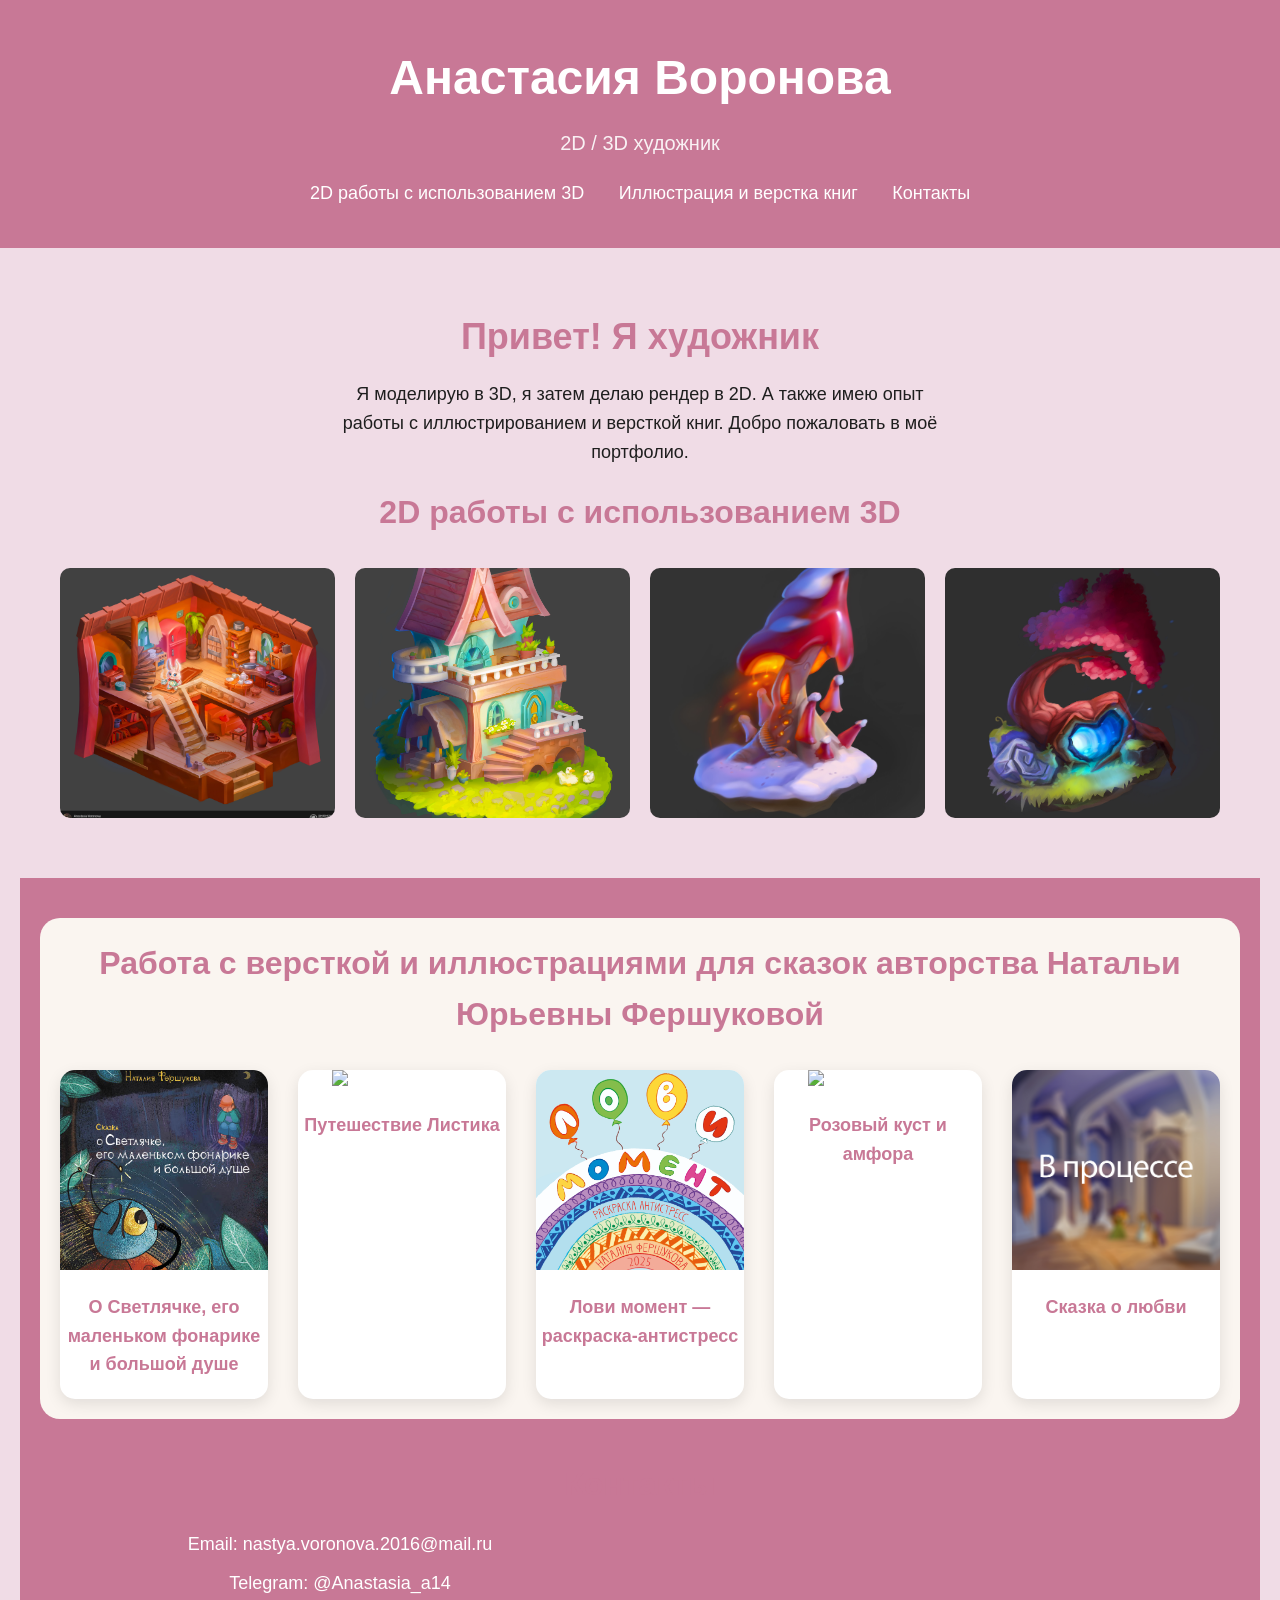
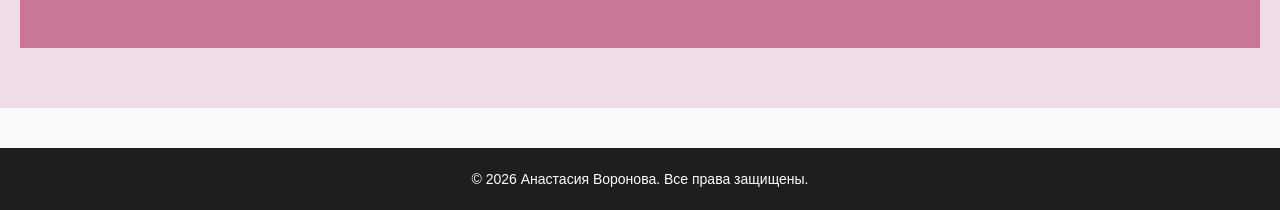
==== index.html @ f13eb630 ". ." ====
<!DOCTYPE html>
<html lang="ru">

<head>
    <meta charset="UTF-8">
    <meta name="viewport" content="width=device-width, initial-scale=1.0">
    <title>Портфолио художницы</title>
    <link rel="stylesheet" href="ks.css">
</head>

<body>
    <header>
        <h1>Анастасия Воронова</h1>
        <p>
        <p>2D / 3D художник</p>
        <nav>
            <a href="#gallery2d">2D работы с использованием 3D</a>
            <a href="#books">Иллюстрация и верстка книг</a>
            <a href="#contacts">Контакты</a>
        </nav>
    </header>

    <main>
        <section class="hero">
            <h2>Привет! Я художник</h2>
            <p>Я моделирую в 3D, я затем делаю рендер в 2D. А также имею опыт работы с иллюстрированием и версткой книг.
                Добро пожаловать в моё портфолио.
            <section id="gallery2d" class="gallery">
                <h2>2D работы с использованием 3D</h2>
                <div class="gallery-grid">
                    <img src="images/house inside.jpg " alt="2D работа 1">
                    <img src="images/house.jpg" alt="2D работа 2">
                    <img src="images/mashroom.jpg" alt="2D работа 3">
                    <img src="images/tree.jpg" alt="2D работа 4">
                </div>
            </section>
            <section id="contacts" class="contacts">


                <!--мои сказки-->
                <section id="books" class="books">
                    <h2>Работа с версткой и иллюстрациями для сказок авторства Натальи Юрьевны Фершуковой</h2>
                    <div class="books-grid">
                        <div class="book-card" data-book="1">
                            <img src="images/Светлячок1.jpg" alt="Обложка книги 1">
                            <h3>О Светлячке, его маленьком фонарике и большой душе</h3>
                        </div>
                        <div class="book-card" data-book="2">
                            <img src="images/Листик2.jpg" alt="Обложка книги 2">
                            <h3>Путешествие Листика</h3>
                        </div>
                        <div class="book-card" data-book="3">
                            <img src="images/Лови момент3.jpg" alt="Обложка книги 3">
                            <h3>Лови момент — раскраска-антистресс</h3>
                        </div>
                        <div class="book-card" data-book="4">
                            <img src="images/Розовый куст и амфора4.png" alt="Обложка книги 4">
                            <h3>Розовый куст и амфора</h3>
                        </div>
                        <div class="book-card" data-book="5">
                            <img src="images/В процессе5.jpg" alt="Обложка книги 5">
                            <h3>Сказка о любви</h3>
                        </div>
                    </div>
                </section>
                <h2>Контакты</h2>
                <p>Email: nastya.voronova.2016@mail.ru</p>
                <p>Telegram: @Anastasia_a14 </p>
            </section>
    </main>

    <footer>
        <p>© 2026 Анастасия Воронова. Все права защищены.</p>
    </footer>
    <!-- Модальное окно -->
    <div id="modal" class="modal">
        <div class="modal-content">
            <span class="close">&times;</span>
            <img id="modal-img" src="" alt="Увеличенное изображение">
        </div>
    </div>

    <!--ДЖАВА-->
    <script>
        //Находим все картинки в галерее
        const images = document.querySelectorAll('.gallery-grid img');
        const modal = document.getElementById('modal');
        const modalImg = document.getElementById('modal-img');
        const closeBtn = document.querySelector('.close');

        //При клике на картинку — открываем окно
        images.forEach(img => {
            img.addEventListener('click', () => {
                modal.style.display = 'flex';
                modalImg.src = img.src;
            });
        });

        // При клике на крестик или фон — закрываем
        closeBtn.addEventListener('click', () => {
            modal.style.display = 'none';
        });

        modal.addEventListener('click', (e) => {
            if (e.target === modal) {
                modal.style.display = 'none';
            }
        });
    </script>

    <!--окошко для описания книги -->
    <div id="bookModal" class="book-modal">
        <div class="book-modal-content">
            <span class="book-close">&times;</span>
            <div class="book-modal-body">
                <img id="bookCover" src="" alt="Обложка">
                <div class="book-info">
                    <h2 id="bookTitle"></h2>
                    <p id="bookDescription"></p>
                    <h4>Иллюстрации из книги:</h4>
                    <div class="book-illustrations" id="bookIllustrations"></div>
                </div>
            </div>
        </div>
    </div>



    <script>
        // ДАННЫЕ О КНИГАХ — ЗАМЕНИ НА СВОИ
        const books = {
            1: {
                title: "О Светлячке, его маленьком фонарике и большой душе",
                desc: "Добрая сказка о маленьком светлячке, который помог потерявшемуся мальчику и обрел друга.",
                cover: "images/Светлячок1.jpg"
            },
            2: {
                title: "Путешествие Листика",
                desc: "Приключения осеннего листика, который отправился в увлекательное путешествие и нашел себя.",
                cover: "images/Листик2.jpg"
            },
            3: {
                title: "Лови момент — раскраска-антистресс",
                desc: "Книга-раскраска для взрослых и детей с красивыми иллюстрациями, помогающая снять стресс.",
                cover: "images/Лови момент3.jpg"
            },
            4: {
                title: "Розовый куст и амфора",
                desc: "Поэтическая история о красоте, времени и вечных ценностях.",
                cover: "images/Розовый куст и амфора4.png"
            },
            5: {
                title: "Сказка о любви",
                desc: "Сказка о девушке которая узнает что такое любовь.",
                cover: "images/В процессе5.jpg"
            }
        };

        // ЭТОТ КОД НЕ ТРОГАть -ОН РАБОТАЕТ
        document.querySelectorAll('.book-card').forEach(card => {
            card.onclick = () => {
                let id = card.getAttribute('data-book');
                document.getElementById('bookTitle').innerText = books[id].title;
                document.getElementById('bookDescription').innerText = books[id].desc;
                document.getElementById('bookCover').src = books[id].cover;
                document.getElementById('bookModal').style.display = 'flex';
            }
        });

        document.querySelector('.book-close').onclick = () => {
            document.getElementById('bookModal').style.display = 'none';
        };

        document.getElementById('bookModal').onclick = (e) => {
            if (e.target === document.getElementById('bookModal')) {
                document.getElementById('bookModal').style.display = 'none';
            }
        };
    </script>
</body>

</html>
---- ks.css ----
/* Базовые стили */
* {
    margin: 0;
    padding: 0;
    box-sizing: border-box;
}

body {
    font-family: 'Segoe UI', Tahoma, Geneva, Verdana, sans-serif;
    background-color: rgb(250, 250, 250);
    color: rgb(30, 30, 30);
    line-height: 1.6;
}

/* Шапка */
header {
    background-color: rgb(200, 120, 150);
    color: white;
    padding: 40px 20px;
    text-align: center;
}

header h1 {
    font-size: 48px;
    margin-bottom: 10px;
}

header p {
    font-size: 20px;
    opacity: 0.9;
}

/* Навигация */
nav {
    margin-top: 20px;
}

nav a {
    color: white;
    text-decoration: none;
    margin: 0 15px;
    font-size: 18px;
    transition: 0.3s;
}

nav a:hover {
    text-decoration: underline;
    opacity: 0.7;
}

/* Блок приветствия */
.hero {
    background-color: rgb(240, 220, 230);
    text-align: center;
    padding: 60px 20px;
    margin-bottom: 40px;
}

.hero h2 {
    font-size: 36px;
    color: rgb(200, 120, 150);
    margin-bottom: 15px;
}

.hero p {
    font-size: 18px;
    max-width: 600px;
    margin: 0 auto;
}

/* Галереи */
.gallery {
    padding: 20px;
    max-width: 1200px;
    margin: 0 auto;
    margin-bottom: 40px;
}

.gallery h2 {
    text-align: center;
    color: rgb(200, 120, 150);
    margin-bottom: 30px;
    font-size: 32px;
}

/* ссетка для картинок */
.gallery-grid {
    display: grid;
    grid-template-columns: repeat(auto-fit, minmax(250px, 1fr));
    gap: 20px;
}

/* стили для картинок */

.gallery-grid img {
    width: 100%;
    height: 250px;
    object-fit: cover;
    border-radius: 10px;
    transition: all 0.3s ease;
    cursor: pointer;
}

/*при наведении картинка увеличивается и показывается целиком */
.gallery-grid img:hover {
    transform: scale(1.2);
    object-fit: contain;
    background-color: rgb(200, 120, 150);
    z-index: 10;
    box-shadow: 0 10px 25px rgba(0, 0, 0, 0.2);
}

/*Контакты*/
.contacts {
    background-color: rgb(200, 120, 150);
    color: white;
    text-align: center;
    padding: 40px 20px;
}

.contacts h2 {
    font-size: 32px;
    margin-bottom: 20px;
}

.contacts p {
    font-size: 18px;
    margin: 10px 0;
}

/* Подвал */
footer {
    background-color: rgb(30, 30, 30);
    color: white;
    text-align: center;
    padding: 20px;
    font-size: 14px;
}

/*аддаптивность для телефонов*/
@media (max-width: 768px) {
    header h1 {
        font-size: 32px;
    }

    .hero h2 {
        font-size: 28px;
    }

    .gallery-grid {
        grid-template-columns: 1fr;
    }

    nav a {
        display: inline-block;
        margin: 5px 10px;
    }
}

/*Модальное окно */
.modal {
    display: none;
    position: fixed;
    top: 0;
    left: 0;
    width: 100%;
    height: 100%;
    background-color: rgba(0, 0, 0, 0.8);
    justify-content: center;
    align-items: center;
    z-index: 1000;
}

/*белое окошко */
.modal-content {
    position: relative;
    background-color: rgba(0, 0, 0, 0.3);
    padding: 20px;
    border-radius: 15px;
    max-width: 90%;
    max-height: 90%;
    box-shadow: 0 10px 30px rgba(0, 0, 0, 0.3);
}

/* ккартинка внутри окошка */
.modal-content img {
    max-width: 100%;
    max-height: 80vh;
    border-radius: 10px;
    display: block;
    margin: 0 auto;
}

/*крестик закрытия */
.close {
    position: absolute;
    top: 10px;
    right: 20px;
    font-size: 35px;
    font-weight: bold;
    cursor: pointer;
    color: #333;
}

.close:hover {
    color: rgb(200, 120, 150);
}


/* БЛОК С КНИГАММИ */
.books {
    padding: 20px;
    max-width: 1200px;
    margin: 0 auto;
    margin-bottom: 40px;
    background-color: rgb(250, 245, 240);
    border-radius: 20px;
}

.books h2 {
    text-align: center;
    color: rgb(200, 120, 150);
    margin-bottom: 30px;
    font-size: 32px;
}

/* Сетка для карточек книг */
.books-grid {
    display: grid;
    grid-template-columns: repeat(auto-fit, minmax(200px, 1fr));
    gap: 30px;
}

/* Карточка книги */
.book-card {
    background-color: white;
    border-radius: 15px;
    overflow: hidden;
    box-shadow: 0 5px 15px rgba(0, 0, 0, 0.1);
    cursor: pointer;
    transition: 0.3s;
    text-align: center;
    padding-bottom: 15px;
}

.book-card:hover {
    transform: translateY(-5px);
    box-shadow: 0 10px 25px rgba(0, 0, 0, 0.2);
}

.book-card img {
    width: 100%;
    height: 200px;
    object-fit: cover;
}

.book-card h3 {
    margin: 15px 0 5px;
    color: rgb(200, 120, 150);
    font-size: 18px;
}

/* Окошко для книг */
.book-modal {
    display: none;
    position: fixed;
    top: 0;
    left: 0;
    width: 100%;
    height: 100%;
    background-color: rgba(0, 0, 0, 0.8);
    justify-content: center;
    align-items: center;
    z-index: 1001;
}

.book-modal-content {
    background-color: white;
    border-radius: 20px;
    max-width: 900px;
    width: 90%;
    max-height: 90%;
    overflow-y: auto;
    padding: 20px;
    position: relative;
}

.book-close {
    position: absolute;
    top: 15px;
    right: 25px;
    font-size: 35px;
    font-weight: bold;
    cursor: pointer;
    color: #333;
    z-index: 10;
}

.book-close:hover {
    color: rgb(200, 120, 150);
}

.book-modal-body {
    display: flex;
    gap: 30px;
    flex-wrap: wrap;
}

.book-modal-body>img:first-child {
    width: 200px;
    border-radius: 10px;
    box-shadow: 0 5px 15px rgba(0, 0, 0, 0.2);
}

.book-info {
    flex: 1;
}

.book-info h2 {
    color: rgb(200, 120, 150);
    margin-bottom: 15px;
}

.book-info p {
    margin-bottom: 20px;
    line-height: 1.6;
}

.book-illustrations {
    display: flex;
    gap: 10px;
    flex-wrap: wrap;
    margin-top: 10px;
}

.book-illustrations img {
    width: 80px;
    height: 80px;
    object-fit: cover;
    border-radius: 8px;
    cursor: pointer;
    transition: 0.3s;
}

.book-illustrations img:hover {
    transform: scale(1.05);
    box-shadow: 0 5px 10px rgba(0, 0, 0, 0.2);
}

/* Адаптив для окошка книг */
@media (max-width: 768px) {
    .book-modal-body {
        flex-direction: column;
        align-items: center;
        text-align: center;
    }

    .book-modal-body>img:first-child {
        width: 150px;
    }

    .book-illustrations {
        justify-content: center;
    }
}
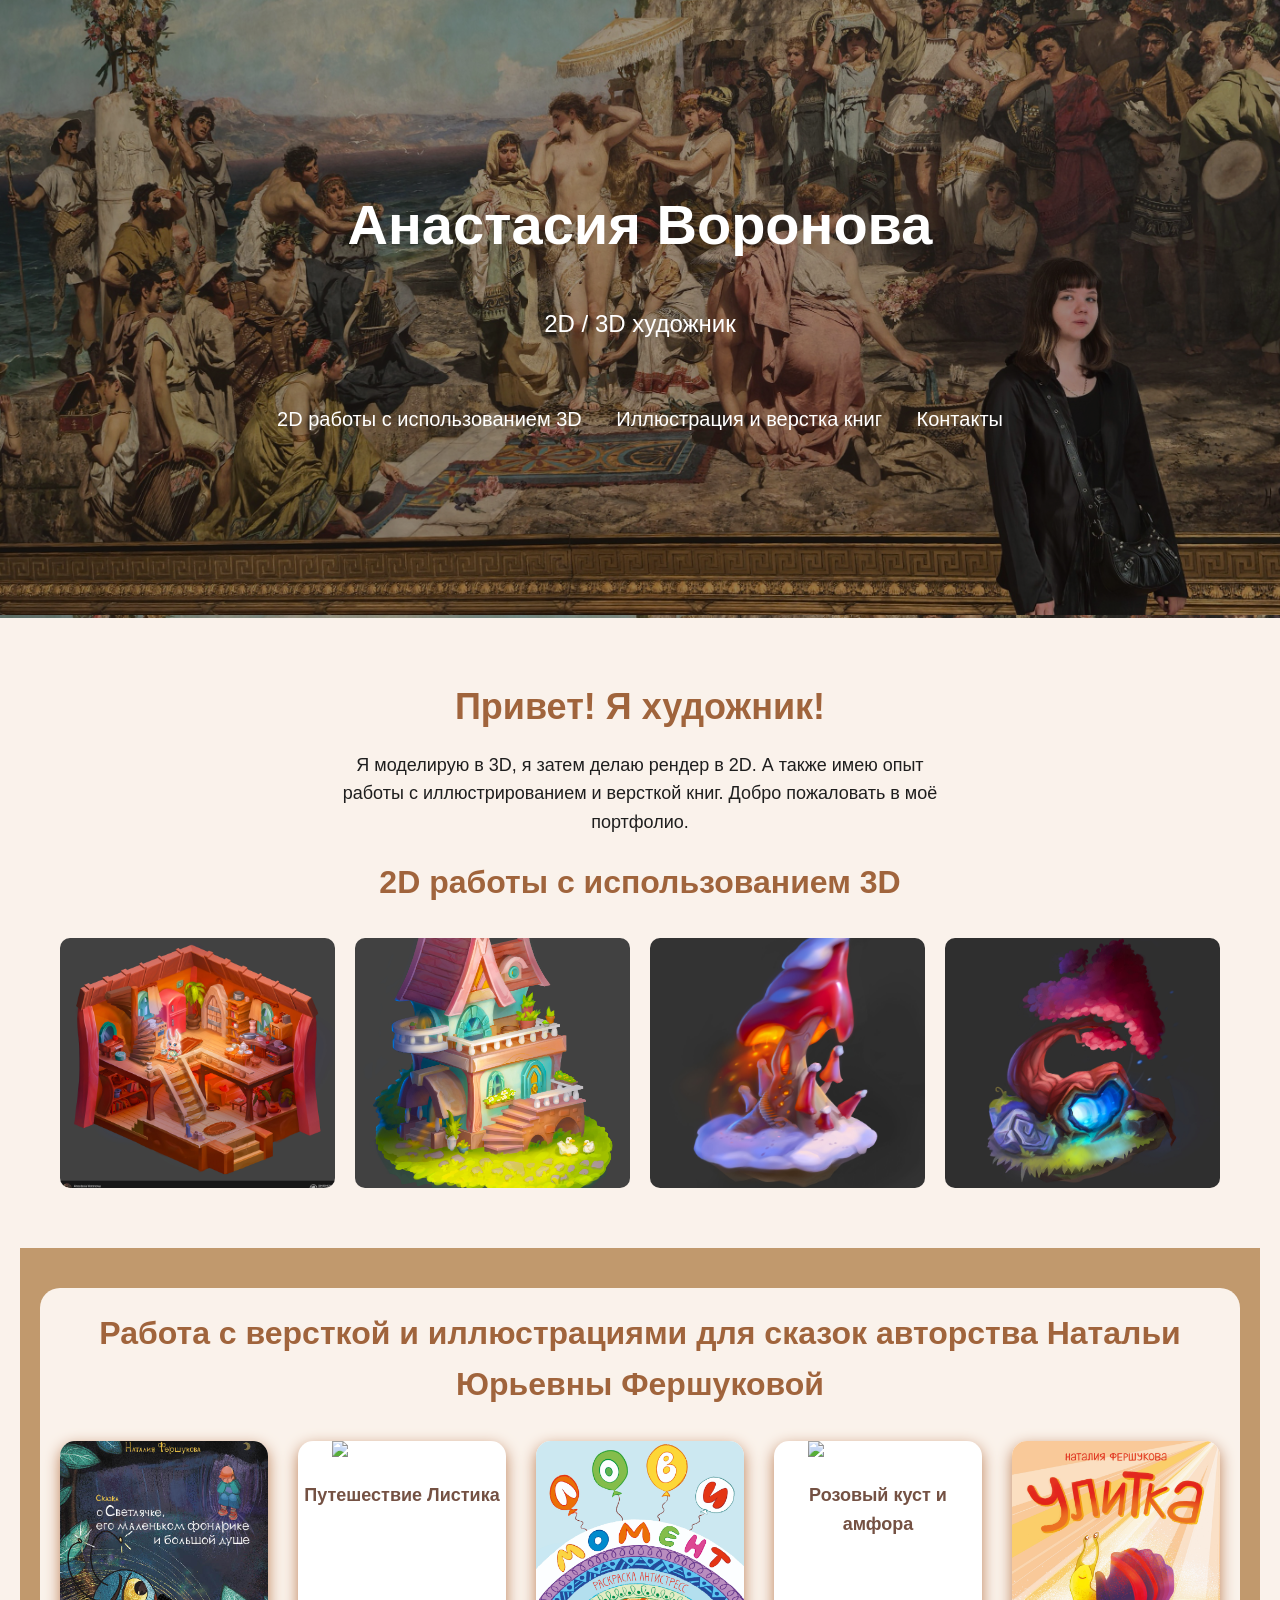
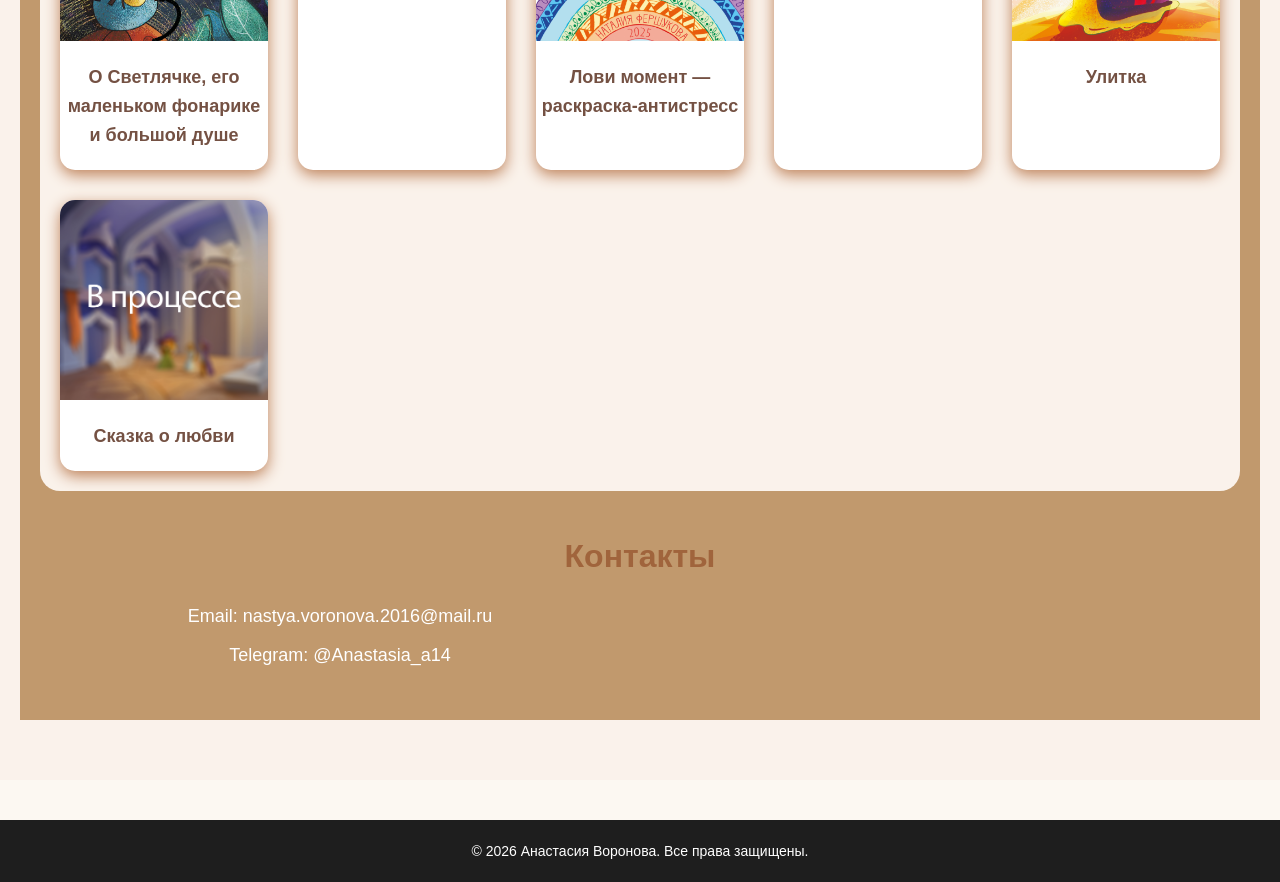
==== commit 042fc3d2: "Много переделала Добавила еще книгу и поменяла оформление" ====
--- a/index.html
+++ b/index.html
@@ -22,7 +22,7 @@
 
     <main>
         <section class="hero">
-            <h2>Привет! Я художник</h2>
+            <h2>Привет! Я художник!</h2>
             <p>Я моделирую в 3D, я затем делаю рендер в 2D. А также имею опыт работы с иллюстрированием и версткой книг.
                 Добро пожаловать в моё портфолио.
             <section id="gallery2d" class="gallery">
@@ -58,6 +58,10 @@
                             <h3>Розовый куст и амфора</h3>
                         </div>
                         <div class="book-card" data-book="5">
+                            <img src="images/Улитка.jpg" alt="Обложка книги 6">
+                            <h3>Улитка</h3>
+                        </div>
+                        <div class="book-card" data-book="6">
                             <img src="images/В процессе5.jpg" alt="Обложка книги 5">
                             <h3>Сказка о любви</h3>
                         </div>
@@ -146,10 +150,15 @@
             },
             4: {
                 title: "Розовый куст и амфора",
-                desc: "Поэтическая история о красоте, времени и вечных ценностях.",
+                desc: "притча о красоте, времени и вечных ценностях.",
                 cover: "images/Розовый куст и амфора4.png"
             },
             5: {
+                title: "Улитка",
+                desc: "Притча про улитку, которая стремилась к цели, но достигнув ее остановилась.",
+                cover: "images/Улитка.jpg"
+            },
+            6: {
                 title: "Сказка о любви",
                 desc: "Сказка о девушке которая узнает что такое любовь.",
                 cover: "images/В процессе5.jpg"
--- a/ks.css
+++ b/ks.css
@@ -1,74 +1,122 @@
-/* Базовые стили */
+/* базовые стили */
 * {
     margin: 0;
     padding: 0;
     box-sizing: border-box;
 }
 
+
 body {
     font-family: 'Segoe UI', Tahoma, Geneva, Verdana, sans-serif;
-    background-color: rgb(250, 250, 250);
+    background-color: rgb(252, 248, 242);
     color: rgb(30, 30, 30);
     line-height: 1.6;
 }
 
-/* Шапка */
+/* лёгкое затемнение поверх тела (если нужно, но пока не используется) */
+body::before {
+    content: '';
+    position: fixed;
+    top: 0;
+    left: 0;
+    width: 100%;
+    height: 100%;
+    background-color: rgba(245, 235, 225, 0.853);
+    z-index: -1;
+}
+
+/* шапка моё фото на всю ширину */
 header {
-    background-color: rgb(200, 120, 150);
+    background-image: url("images/me.jpg");
+    background-size: cover;
+    background-position: center 30%;
     color: white;
-    padding: 40px 20px;
-    text-align: center;
-}
-
+    padding: 120px 20px 180px 20px;
+    text-align: center;
+    position: relative;
+    border-bottom: 3px solid rgba(0, 0, 0, 0.35);
+    min-height: 400px;
+    display: flex;
+    flex-direction: column;
+    justify-content: center;
+}
+
+/* затемнение поверх фото, чтобы белый текст читался норм */
+header::before {
+    content: '';
+    position: absolute;
+    top: 0;
+    left: 0;
+    width: 100%;
+    height: 100%;
+    background-color: rgba(0, 0, 0, 0.4);
+    z-index: 0;
+}
+
+/* текст в шапке — поверх затемнения */
+header h1,
+header p,
+header nav {
+    position: relative;
+    z-index: 1;
+}
+
+/* моё имя  */
 header h1 {
-    font-size: 48px;
-    margin-bottom: 10px;
-}
-
+    font-size: 56px;
+    margin-top: 60px;
+    margin-bottom: 15px;
+}
+
+/* подпись под именем */
 header p {
-    font-size: 20px;
-    opacity: 0.9;
-}
-
-/* Навигация */
+    font-size: 24px;
+    margin-bottom: 20px;
+}
+
+/* навигация - чуть ниже, чтобы не сливалось */
 nav {
-    margin-top: 20px;
-}
-
+    margin-top: 40px;
+}
+
+/* ссылки в навигации - белые, без подчёркивания, с плавным эффектом */
 nav a {
     color: white;
     text-decoration: none;
     margin: 0 15px;
-    font-size: 18px;
+    font-size: 20px;
     transition: 0.3s;
 }
 
+/* при наведении на ссылку -появляется подчёркивание и лёгкая прозрачность */
 nav a:hover {
     text-decoration: underline;
     opacity: 0.7;
 }
 
-/* Блок приветствия */
+/* приветственный блок - нежный, чтобы встретить гостя */
 .hero {
-    background-color: rgb(240, 220, 230);
+    background-color: rgb(250, 242, 235);
     text-align: center;
     padding: 60px 20px;
     margin-bottom: 40px;
 }
 
+/* заголовок в приветствии - тёплого оттенка, как кофе с молоком */
 .hero h2 {
     font-size: 36px;
-    color: rgb(200, 120, 150);
+    color: rgb(160, 100, 60);
     margin-bottom: 15px;
 }
 
+/* текст приветствия -не слишком широкий, чтобы удобно читалось */
 .hero p {
     font-size: 18px;
     max-width: 600px;
     margin: 0 auto;
 }
 
-/* Галереи */
+/* галерея -основное место для моих работ */
 .gallery {
     padding: 20px;
     max-width: 1200px;
@@ -76,22 +124,22 @@
     margin-bottom: 40px;
 }
 
+/* заголовки галереи-такие же тёплые, как в приветствии */
 .gallery h2 {
     text-align: center;
-    color: rgb(200, 120, 150);
+    color: rgb(160, 100, 60);
     margin-bottom: 30px;
     font-size: 32px;
 }
 
-/* ссетка для картинок */
+/* сетка для картинок-сама подстраивается под ширину экрана */
 .gallery-grid {
     display: grid;
     grid-template-columns: repeat(auto-fit, minmax(250px, 1fr));
     gap: 20px;
 }
 
-/* стили для картинок */
-
+/* сами картинки - одинаковой высоты, с закруглёнными углами */
 .gallery-grid img {
     width: 100%;
     height: 250px;
@@ -101,18 +149,18 @@
     cursor: pointer;
 }
 
-/*при наведении картинка увеличивается и показывается целиком */
+/* при наведении картинка увеличивается и показывается целиком, как лупа */
 .gallery-grid img:hover {
     transform: scale(1.2);
     object-fit: contain;
-    background-color: rgb(200, 120, 150);
+    background-color: rgb(193, 153, 109);
     z-index: 10;
     box-shadow: 0 10px 25px rgba(0, 0, 0, 0.2);
 }
 
-/*Контакты*/
+/* блок контактов - тёплый, чтобы хотелось написать */
 .contacts {
-    background-color: rgb(200, 120, 150);
+    background-color: rgb(193, 153, 109);
     color: white;
     text-align: center;
     padding: 40px 20px;
@@ -128,7 +176,7 @@
     margin: 10px 0;
 }
 
-/* Подвал */
+/* подвал - тёмный, спокойный, не отвлекает */
 footer {
     background-color: rgb(30, 30, 30);
     color: white;
@@ -137,27 +185,63 @@
     font-size: 14px;
 }
 
-/*аддаптивность для телефонов*/
-@media (max-width: 768px) {
-    header h1 {
-        font-size: 32px;
-    }
-
-    .hero h2 {
-        font-size: 28px;
-    }
-
-    .gallery-grid {
-        grid-template-columns: 1fr;
-    }
-
-    nav a {
-        display: inline-block;
-        margin: 5px 10px;
-    }
-}
-
-/*Модальное окно */
+/* блок с книгами -отдельная гордость, поэтому фон чуть отличается */
+.books {
+    padding: 20px;
+    max-width: 1200px;
+    margin: 0 auto;
+    margin-bottom: 40px;
+    background-color: rgb(250, 242, 235);
+    border-radius: 20px;
+}
+
+.books h2 {
+    text-align: center;
+    color: rgb(160, 100, 60);
+    margin-bottom: 30px;
+    font-size: 32px;
+}
+
+/* сетка для карточек книг- тоже адаптивная */
+.books-grid {
+    display: grid;
+    grid-template-columns: repeat(auto-fit, minmax(200px, 1fr));
+    gap: 30px;
+}
+
+/* карточка книги - белая, с тенью, приятная на вид */
+.book-card {
+    background-color: white;
+    border-radius: 15px;
+    overflow: hidden;
+    box-shadow: 0 5px 15px rgb(190, 130, 90);
+    cursor: pointer;
+    transition: 0.3s;
+    text-align: center;
+    padding-bottom: 15px;
+}
+
+/* при наведении на книгу - приподнимается, будто её можно взять */
+.book-card:hover {
+    transform: translateY(-5px);
+    box-shadow: 0 10px 25px rgba(156, 98, 59, 0.2);
+}
+
+/* обложка книги- ровно вписывается в карточку */
+.book-card img {
+    width: 100%;
+    height: 200px;
+    object-fit: cover;
+}
+
+/* название книги -мягкого тёплого оттенка */
+.book-card h3 {
+    margin: 15px 0 5px;
+    color: rgb(116, 81, 67);
+    font-size: 18px;
+}
+
+/* модальное окно для картинок - затемняет всё, фокус на картинке */
 .modal {
     display: none;
     position: fixed;
@@ -171,7 +255,7 @@
     z-index: 1000;
 }
 
-/*белое окошко */
+/* белое окошко для картинки почти невидимое, главное - сама картинка */
 .modal-content {
     position: relative;
     background-color: rgba(0, 0, 0, 0.3);
@@ -182,7 +266,7 @@
     box-shadow: 0 10px 30px rgba(0, 0, 0, 0.3);
 }
 
-/* ккартинка внутри окошка */
+/* картинка внутри модального окна- большая, но влезает */
 .modal-content img {
     max-width: 100%;
     max-height: 80vh;
@@ -191,7 +275,7 @@
     margin: 0 auto;
 }
 
-/*крестик закрытия */
+/* крестик закрытия- заметный, но не кричащий */
 .close {
     position: absolute;
     top: 10px;
@@ -202,65 +286,12 @@
     color: #333;
 }
 
+/* при наведении на крестик--становится тёплым */
 .close:hover {
-    color: rgb(200, 120, 150);
-}
-
-
-/* БЛОК С КНИГАММИ */
-.books {
-    padding: 20px;
-    max-width: 1200px;
-    margin: 0 auto;
-    margin-bottom: 40px;
-    background-color: rgb(250, 245, 240);
-    border-radius: 20px;
-}
-
-.books h2 {
-    text-align: center;
-    color: rgb(200, 120, 150);
-    margin-bottom: 30px;
-    font-size: 32px;
-}
-
-/* Сетка для карточек книг */
-.books-grid {
-    display: grid;
-    grid-template-columns: repeat(auto-fit, minmax(200px, 1fr));
-    gap: 30px;
-}
-
-/* Карточка книги */
-.book-card {
-    background-color: white;
-    border-radius: 15px;
-    overflow: hidden;
-    box-shadow: 0 5px 15px rgba(0, 0, 0, 0.1);
-    cursor: pointer;
-    transition: 0.3s;
-    text-align: center;
-    padding-bottom: 15px;
-}
-
-.book-card:hover {
-    transform: translateY(-5px);
-    box-shadow: 0 10px 25px rgba(0, 0, 0, 0.2);
-}
-
-.book-card img {
-    width: 100%;
-    height: 200px;
-    object-fit: cover;
-}
-
-.book-card h3 {
-    margin: 15px 0 5px;
-    color: rgb(200, 120, 150);
-    font-size: 18px;
-}
-
-/* Окошко для книг */
+    color: rgb(192, 130, 89);
+}
+
+/* модальное окно для книг-похоже на галерейное, но своё */
 .book-modal {
     display: none;
     position: fixed;
@@ -274,6 +305,7 @@
     z-index: 1001;
 }
 
+/* контент внутри книжного окошка - белый, читабельный */
 .book-modal-content {
     background-color: white;
     border-radius: 20px;
@@ -285,6 +317,7 @@
     position: relative;
 }
 
+/* крестик для книжного окошка */
 .book-close {
     position: absolute;
     top: 15px;
@@ -300,32 +333,38 @@
     color: rgb(200, 120, 150);
 }
 
+/* внутри книжного окошка -бложка слева, текст справа */
 .book-modal-body {
     display: flex;
     gap: 30px;
     flex-wrap: wrap;
 }
 
+/* обложка в окошке -аккуратного размера */
 .book-modal-body>img:first-child {
     width: 200px;
     border-radius: 10px;
     box-shadow: 0 5px 15px rgba(0, 0, 0, 0.2);
 }
 
+/* текстовая часть в окошке */
 .book-info {
     flex: 1;
 }
 
+/* заголовок книги в окошке- тёплый, как и везде */
 .book-info h2 {
-    color: rgb(200, 120, 150);
+    color: rgb(215, 154, 113);
     margin-bottom: 15px;
 }
 
+/* описание книги */
 .book-info p {
     margin-bottom: 20px;
     line-height: 1.6;
 }
 
+/* миниатюры иллюстраций-рядком, чтобы было видно, что внутри */
 .book-illustrations {
     display: flex;
     gap: 10px;
@@ -333,6 +372,7 @@
     margin-top: 10px;
 }
 
+/* каждая миниатюра-квадратная, с закруглениями */
 .book-illustrations img {
     width: 80px;
     height: 80px;
@@ -342,13 +382,31 @@
     transition: 0.3s;
 }
 
+/* при наведении на миниатюру -чуть увеличивается */
 .book-illustrations img:hover {
     transform: scale(1.05);
     box-shadow: 0 5px 10px rgba(0, 0, 0, 0.2);
 }
 
-/* Адаптив для окошка книг */
+/* адаптивность для телефонов -чтобы на маленьком экране не разваливалось */
 @media (max-width: 768px) {
+    header h1 {
+        font-size: 32px;
+    }
+
+    .hero h2 {
+        font-size: 28px;
+    }
+
+    .gallery-grid {
+        grid-template-columns: 1fr;
+    }
+
+    nav a {
+        display: inline-block;
+        margin: 5px 10px;
+    }
+
     .book-modal-body {
         flex-direction: column;
         align-items: center;
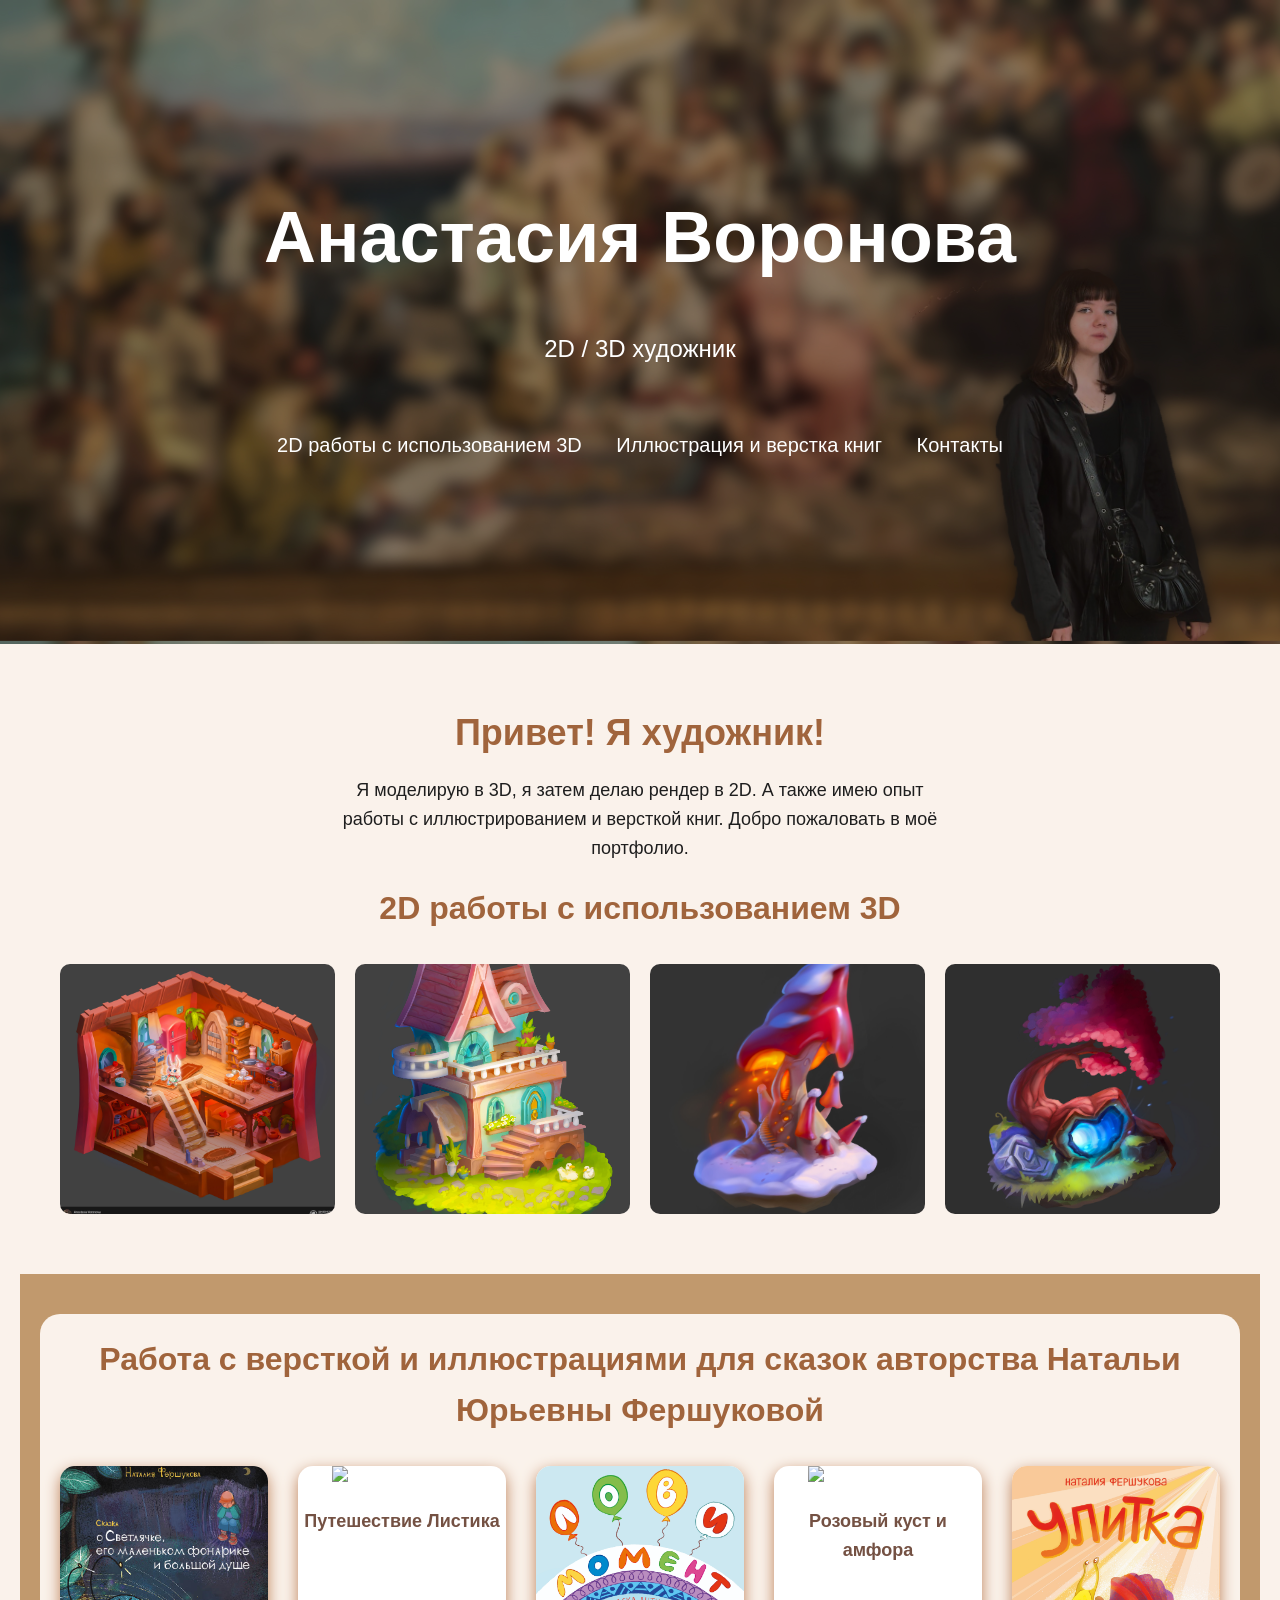
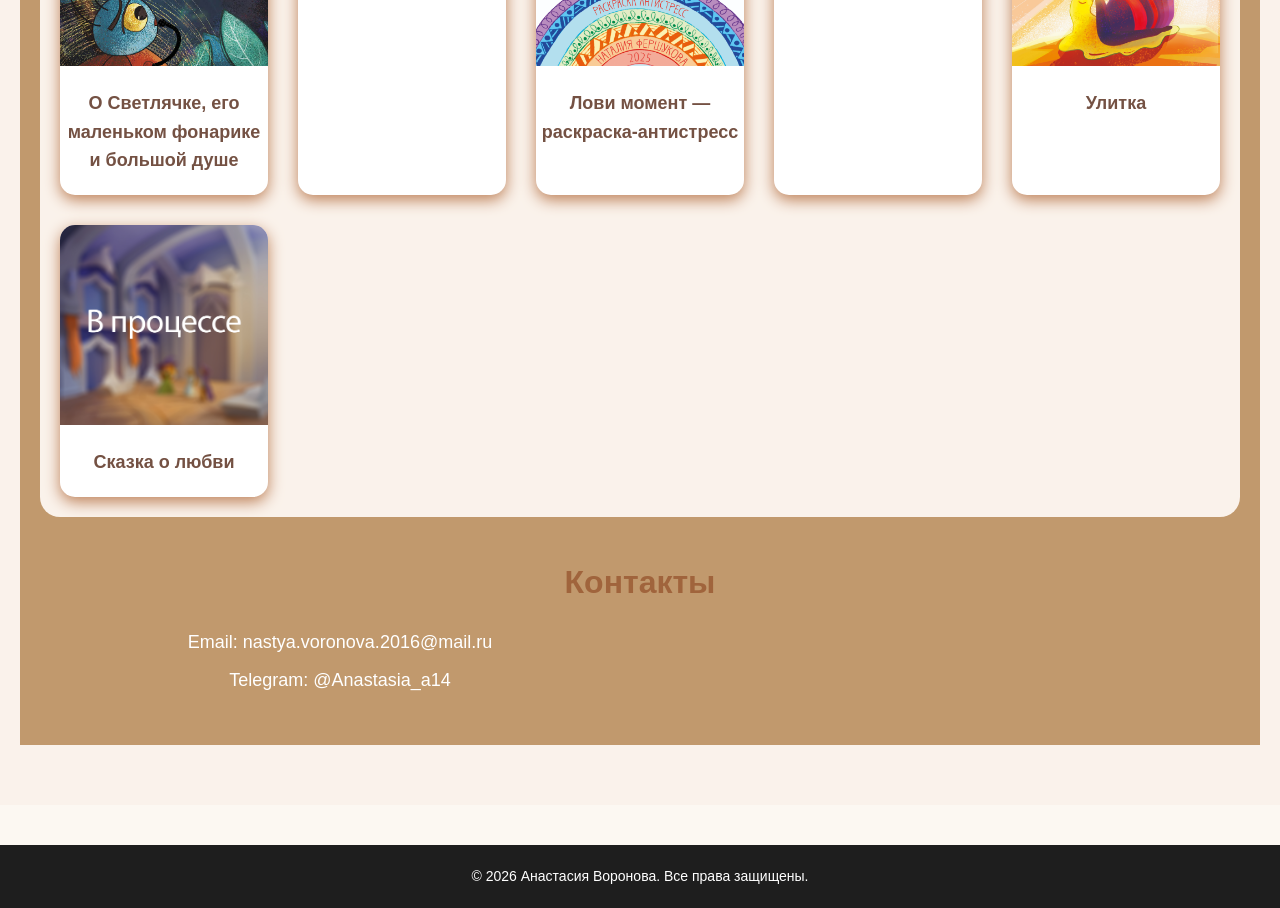
==== commit f9fcb494: "j" ====
--- a/index.html
+++ b/index.html
@@ -150,7 +150,7 @@
             },
             4: {
                 title: "Розовый куст и амфора",
-                desc: "притча о красоте, времени и вечных ценностях.",
+                desc: "Притча о красоте, времени и вечных ценностях.",
                 cover: "images/Розовый куст и амфора4.png"
             },
             5: {
@@ -185,7 +185,9 @@
                 document.getElementById('bookModal').style.display = 'none';
             }
         };
+        
     </script>
+
 </body>
 
 </html>
--- a/ks.css
+++ b/ks.css
@@ -5,6 +5,9 @@
     box-sizing: border-box;
 }
 
+html {
+    scroll-behavior: smooth;
+}
 
 body {
     font-family: 'Segoe UI', Tahoma, Geneva, Verdana, sans-serif;
@@ -63,7 +66,7 @@
 
 /* моё имя  */
 header h1 {
-    font-size: 56px;
+    font-size: 72px;
     margin-top: 60px;
     margin-bottom: 15px;
 }
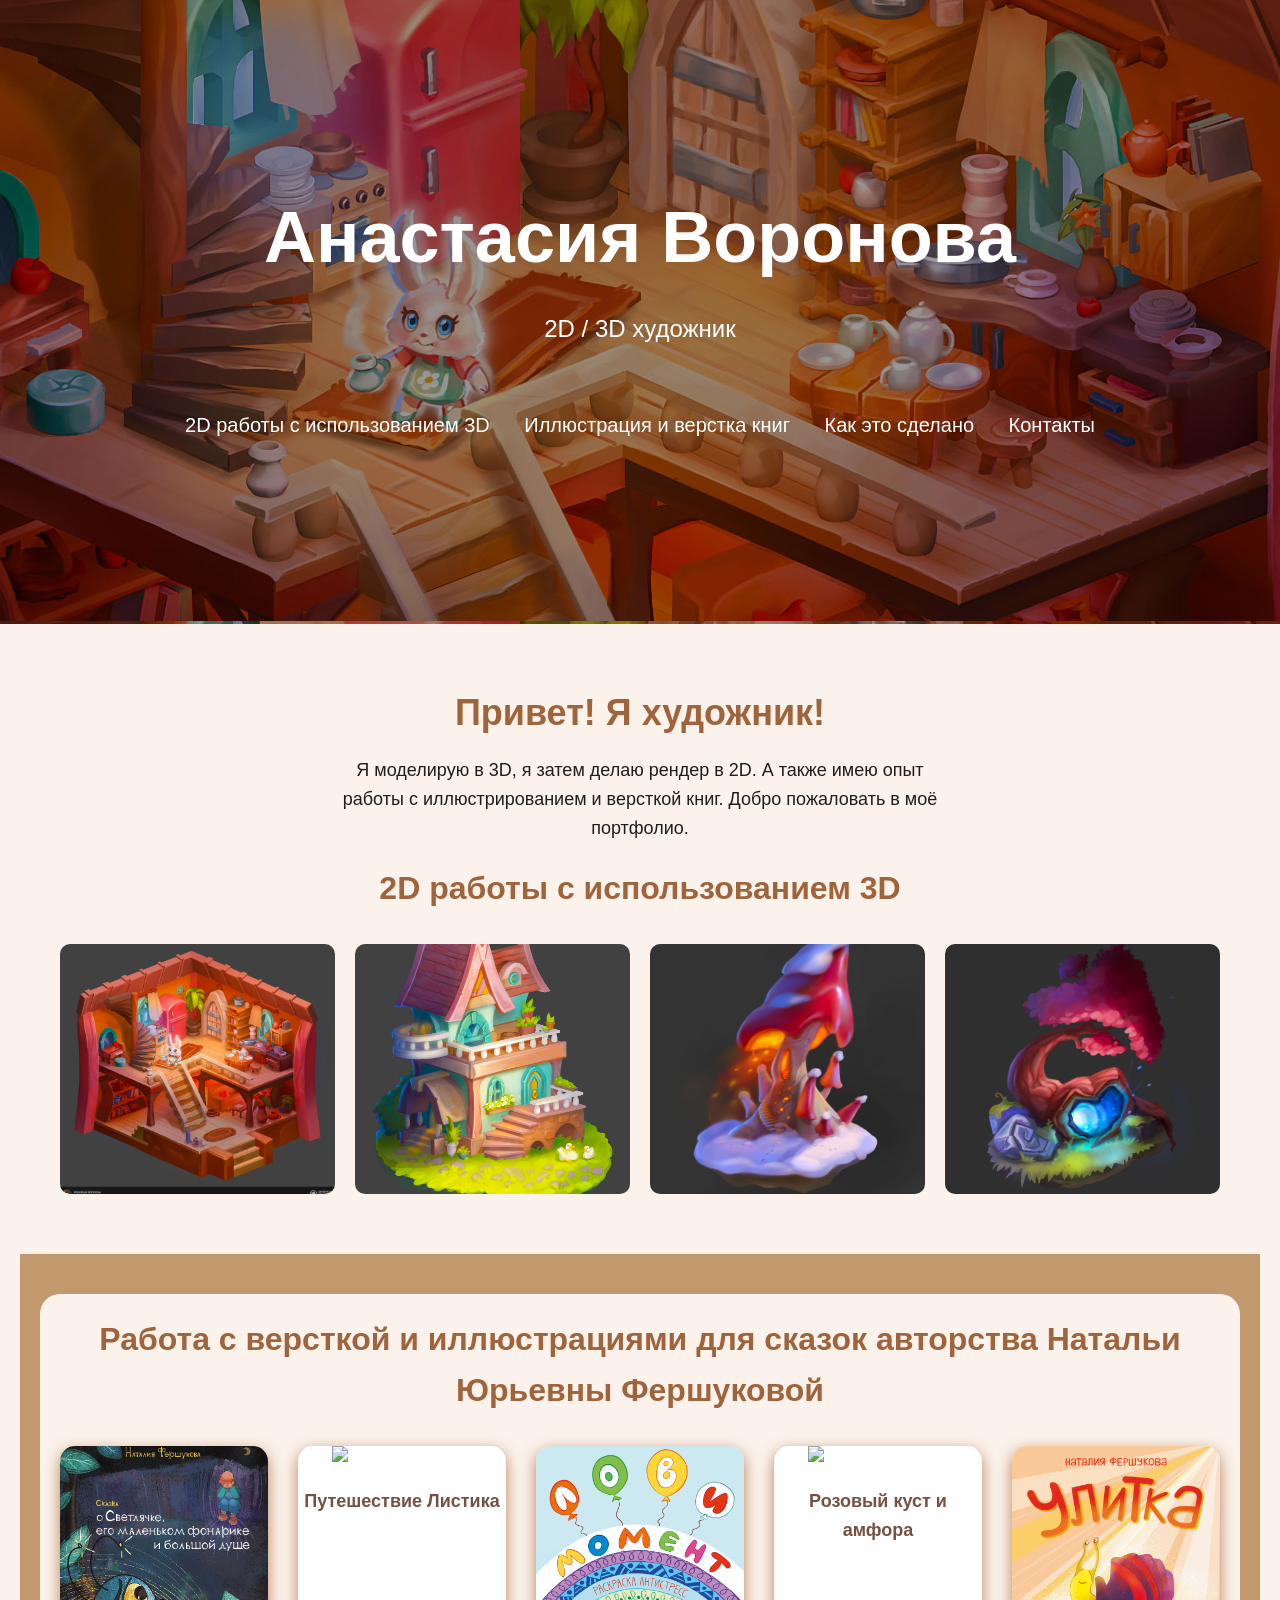
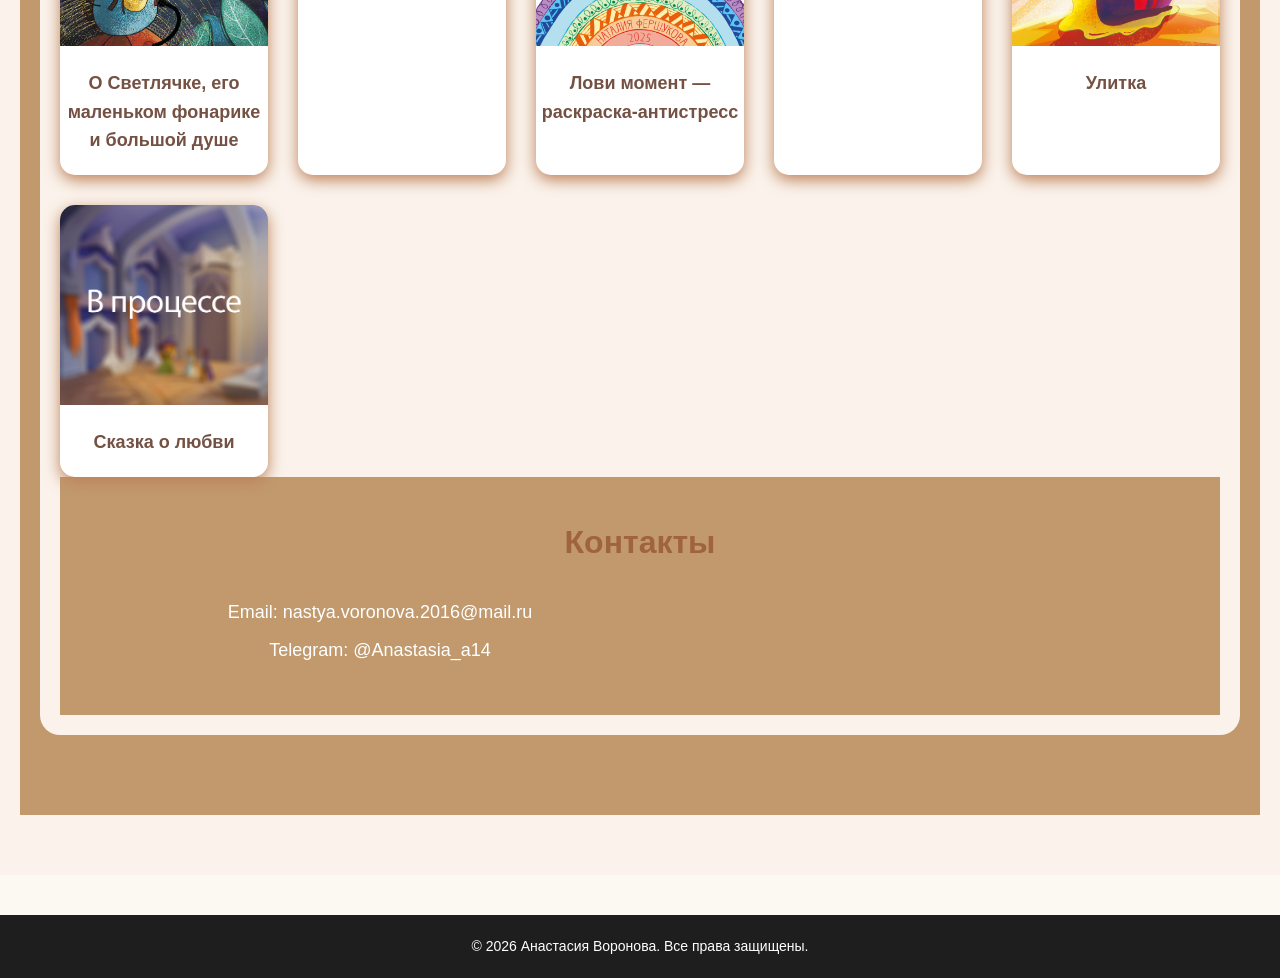
==== commit e970970d: "Комит промежуточного результата" ====
--- a/index.html
+++ b/index.html
@@ -11,11 +11,11 @@
 <body>
     <header>
         <h1>Анастасия Воронова</h1>
-        <p>
         <p>2D / 3D художник</p>
         <nav>
             <a href="#gallery2d">2D работы с использованием 3D</a>
             <a href="#books">Иллюстрация и верстка книг</a>
+            <a href="process.html">Как это сделано</a>
             <a href="#contacts">Контакты</a>
         </nav>
     </header>
@@ -66,11 +66,11 @@
                             <h3>Сказка о любви</h3>
                         </div>
                     </div>
-                </section>
-                <h2>Контакты</h2>
-                <p>Email: nastya.voronova.2016@mail.ru</p>
-                <p>Telegram: @Anastasia_a14 </p>
-            </section>
+                    <section id="contacts" class="contacts">
+                        <h2>Контакты</h2>
+                        <p>Email: nastya.voronova.2016@mail.ru</p>
+                        <p>Telegram: @Anastasia_a14</p>
+                    </section>
     </main>
 
     <footer>
@@ -185,7 +185,7 @@
                 document.getElementById('bookModal').style.display = 'none';
             }
         };
-        
+
     </script>
 
 </body>
--- a/ks.css
+++ b/ks.css
@@ -16,7 +16,7 @@
     line-height: 1.6;
 }
 
-/* лёгкое затемнение поверх тела (если нужно, но пока не используется) */
+/* лёгкое затемнение */
 body::before {
     content: '';
     position: fixed;
@@ -24,7 +24,7 @@
     left: 0;
     width: 100%;
     height: 100%;
-    background-color: rgba(245, 235, 225, 0.853);
+    background-color: rgba(245, 235, 225, 0.85);
     z-index: -1;
 }
 
@@ -286,7 +286,7 @@
     font-size: 35px;
     font-weight: bold;
     cursor: pointer;
-    color: #333;
+    color: #ccc;
 }
 
 /* при наведении на крестик--становится тёплым */
@@ -328,7 +328,7 @@
     font-size: 35px;
     font-weight: bold;
     cursor: pointer;
-    color: #333;
+    color: #999;
     z-index: 10;
 }
 
@@ -391,7 +391,100 @@
     box-shadow: 0 5px 10px rgba(0, 0, 0, 0.2);
 }
 
-/* адаптивность для телефонов -чтобы на маленьком экране не разваливалось */
+/* СТРАНИЦА -ПРОЦЕСС СОЗДАНИЯ РАБОТЫ-  */
+
+.process-intro {
+    text-align: center;
+    padding: 60px 20px 20px;
+    max-width: 800px;
+    margin: 0 auto;
+}
+
+.process-intro h2 {
+    font-size: 36px;
+    color: rgb(160, 100, 60);
+    margin-bottom: 20px;
+}
+
+.process-intro p {
+    font-size: 18px;
+    color: rgb(60, 50, 45);
+}
+
+.process-steps {
+    max-width: 1000px;
+    margin: 0 auto;
+    padding: 20px;
+}
+
+.step {
+    display: flex;
+    gap: 30px;
+    background-color: rgb(250, 242, 235);
+    margin-bottom: 40px;
+    border-radius: 20px;
+    overflow: hidden;
+    box-shadow: 0 5px 15px rgba(0, 0, 0, 0.05);
+}
+
+.step-number {
+    background-color: rgb(193, 153, 109);
+    color: white;
+    font-size: 48px;
+    font-weight: bold;
+    padding: 30px 25px;
+    text-align: center;
+    min-width: 100px;
+    display: flex;
+    align-items: center;
+    justify-content: center;
+}
+
+.step-content {
+    padding: 25px 25px 25px 0;
+    flex: 1;
+}
+
+.step-content h3 {
+    font-size: 24px;
+    color: rgb(160, 100, 60);
+    margin-bottom: 15px;
+}
+
+.step-content p {
+    font-size: 16px;
+    line-height: 1.5;
+    color: rgb(50, 45, 40);
+    margin-bottom: 20px;
+}
+
+.step-content img {
+    width: 100%;
+    border-radius: 12px;
+    box-shadow: 0 5px 12px rgba(0, 0, 0, 0.1);
+}
+
+.back-link {
+    text-align: center;
+    margin: 40px 0 60px;
+}
+
+.back-link a {
+    background-color: rgb(193, 153, 109);
+    color: white;
+    text-decoration: none;
+    padding: 12px 30px;
+    border-radius: 30px;
+    transition: 0.3s;
+    display: inline-block;
+}
+
+.back-link a:hover {
+    background-color: rgb(160, 100, 60);
+    transform: scale(1.02);
+}
+
+/* -АДАПТИВНОСТЬ-- */
 @media (max-width: 768px) {
     header h1 {
         font-size: 32px;
@@ -423,4 +516,22 @@
     .book-illustrations {
         justify-content: center;
     }
+
+    /* адаптив для страницы процесса */
+    .step {
+        flex-direction: column;
+    }
+
+    .step-number {
+        padding: 15px;
+        min-width: auto;
+    }
+
+    .step-content {
+        padding: 20px;
+    }
+
+    .process-intro h2 {
+        font-size: 28px;
+    }
 }
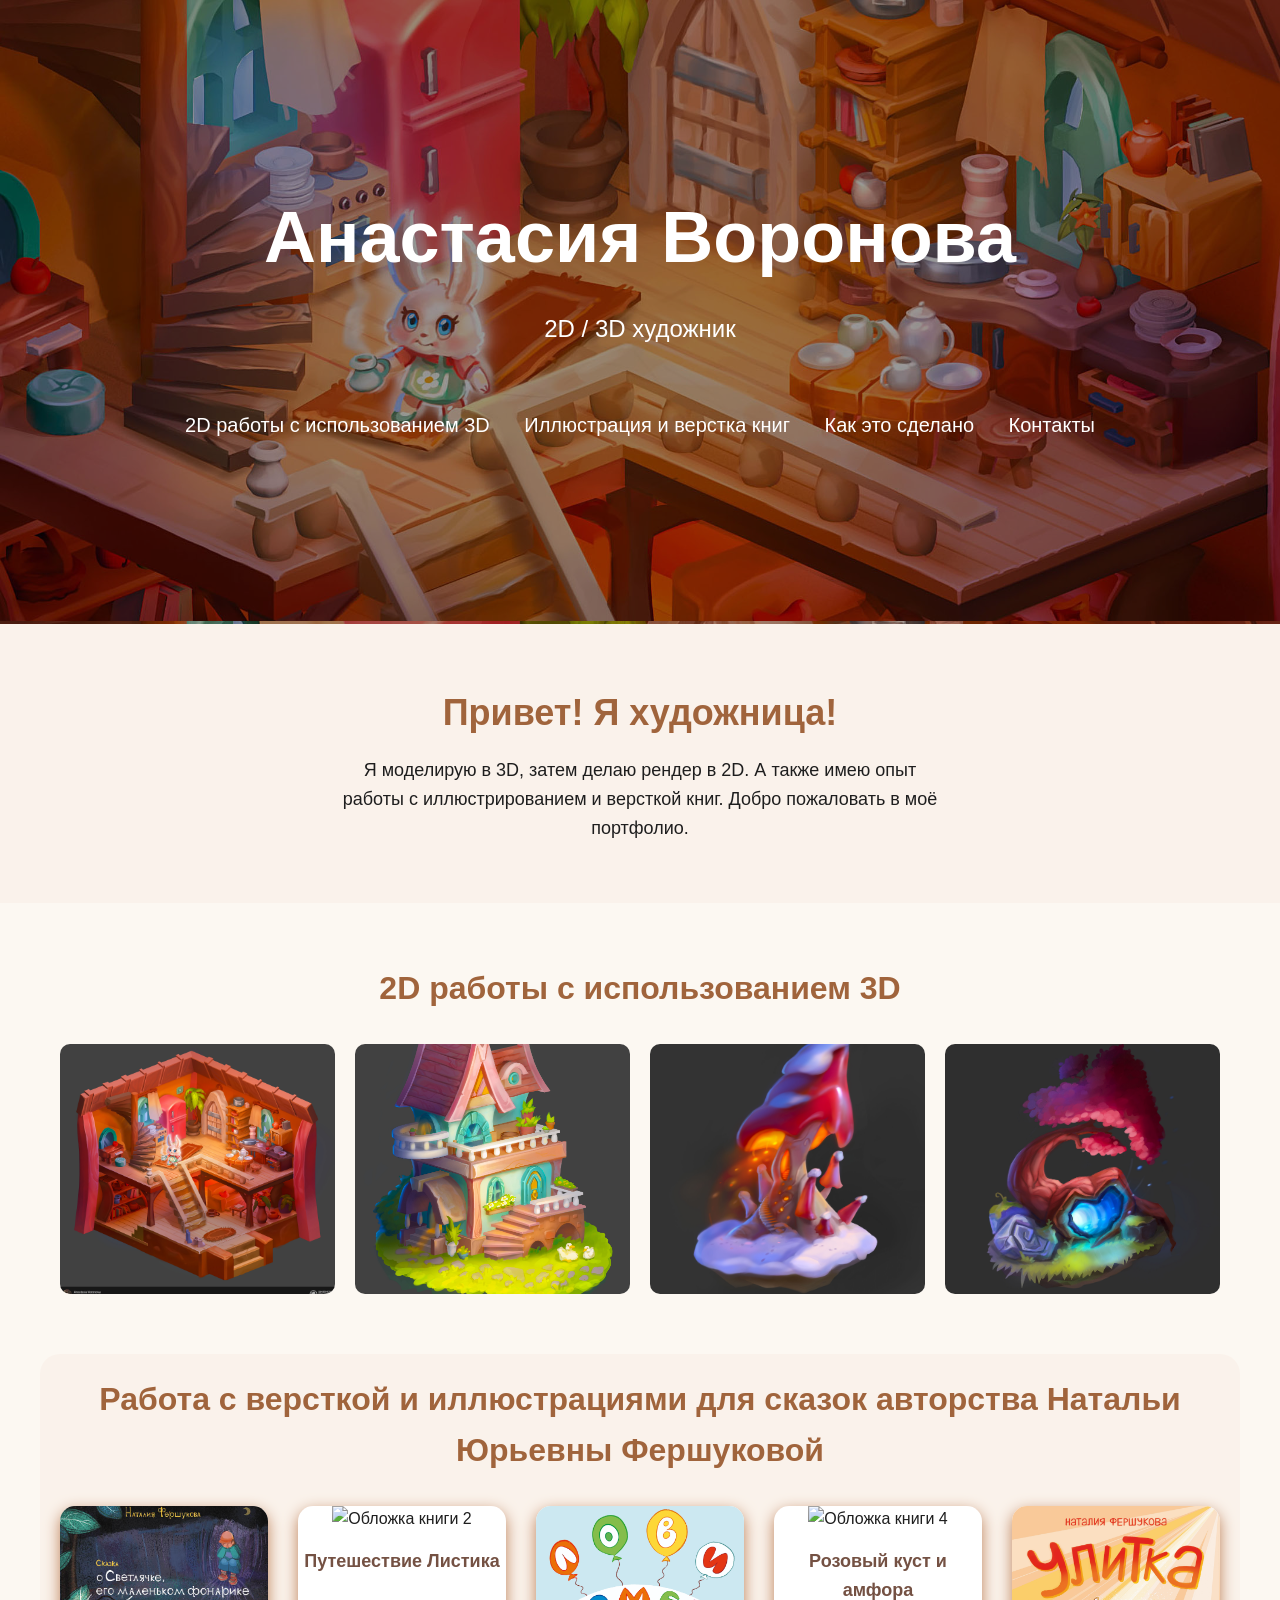
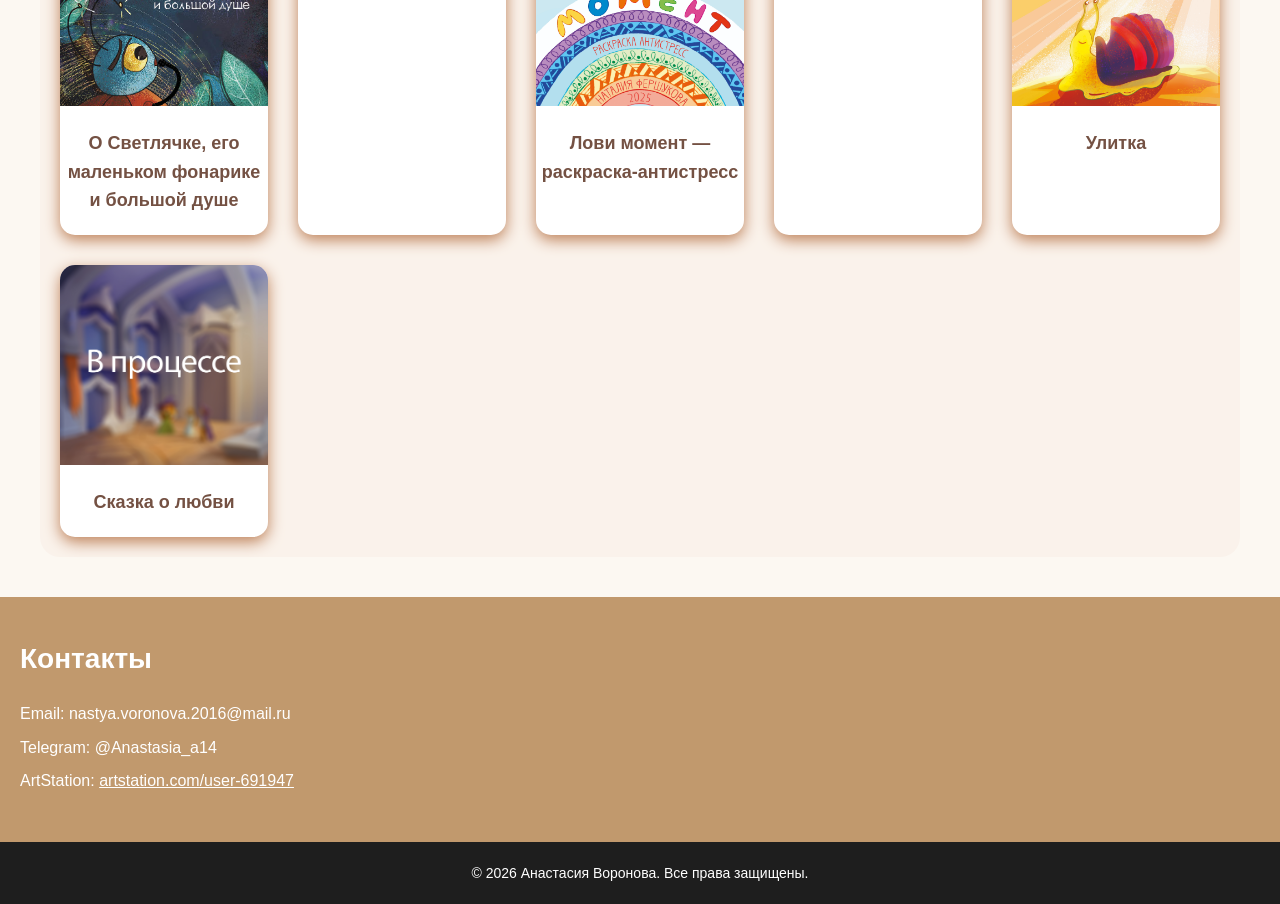
==== commit 6526e2d6: "Изменения" ====
--- a/index.html
+++ b/index.html
@@ -22,97 +22,77 @@
 
     <main>
         <section class="hero">
-            <h2>Привет! Я художник!</h2>
-            <p>Я моделирую в 3D, я затем делаю рендер в 2D. А также имею опыт работы с иллюстрированием и версткой книг.
-                Добро пожаловать в моё портфолио.
-            <section id="gallery2d" class="gallery">
-                <h2>2D работы с использованием 3D</h2>
-                <div class="gallery-grid">
-                    <img src="images/house inside.jpg " alt="2D работа 1">
-                    <img src="images/house.jpg" alt="2D работа 2">
-                    <img src="images/mashroom.jpg" alt="2D работа 3">
-                    <img src="images/tree.jpg" alt="2D работа 4">
-                </div>
-            </section>
-            <section id="contacts" class="contacts">
-
-
-                <!--мои сказки-->
-                <section id="books" class="books">
-                    <h2>Работа с версткой и иллюстрациями для сказок авторства Натальи Юрьевны Фершуковой</h2>
-                    <div class="books-grid">
-                        <div class="book-card" data-book="1">
-                            <img src="images/Светлячок1.jpg" alt="Обложка книги 1">
-                            <h3>О Светлячке, его маленьком фонарике и большой душе</h3>
-                        </div>
-                        <div class="book-card" data-book="2">
-                            <img src="images/Листик2.jpg" alt="Обложка книги 2">
-                            <h3>Путешествие Листика</h3>
-                        </div>
-                        <div class="book-card" data-book="3">
-                            <img src="images/Лови момент3.jpg" alt="Обложка книги 3">
-                            <h3>Лови момент — раскраска-антистресс</h3>
-                        </div>
-                        <div class="book-card" data-book="4">
-                            <img src="images/Розовый куст и амфора4.png" alt="Обложка книги 4">
-                            <h3>Розовый куст и амфора</h3>
-                        </div>
-                        <div class="book-card" data-book="5">
-                            <img src="images/Улитка.jpg" alt="Обложка книги 6">
-                            <h3>Улитка</h3>
-                        </div>
-                        <div class="book-card" data-book="6">
-                            <img src="images/В процессе5.jpg" alt="Обложка книги 5">
-                            <h3>Сказка о любви</h3>
-                        </div>
-                    </div>
-                    <section id="contacts" class="contacts">
-                        <h2>Контакты</h2>
-                        <p>Email: nastya.voronova.2016@mail.ru</p>
-                        <p>Telegram: @Anastasia_a14</p>
-                    </section>
+            <h2>Привет! Я художница!</h2>
+            <p>Я моделирую в 3D, затем делаю рендер в 2D. А также имею опыт работы с иллюстрированием и версткой книг.
+                Добро пожаловать в моё портфолио.</p>
+        </section>
+
+        <section id="gallery2d" class="gallery">
+            <h2>2D работы с использованием 3D</h2>
+            <div class="gallery-grid">
+                <img src="images/house inside.jpg" alt="2D работа 1">
+                <img src="images/house.jpg" alt="2D работа 2">
+                <img src="images/mashroom.jpg" alt="2D работа 3">
+                <img src="images/tree.jpg" alt="2D работа 4">
+            </div>
+        </section>
+
+        <!-- мои сказки -->
+        <section id="books" class="books">
+            <h2>Работа с версткой и иллюстрациями для сказок авторства Натальи Юрьевны Фершуковой</h2>
+            <div class="books-grid">
+                <div class="book-card" data-book="1">
+                    <img src="images/Светлячок1.jpg" alt="Обложка книги 1">
+                    <h3>О Светлячке, его маленьком фонарике и большой душе</h3>
+                </div>
+                <div class="book-card" data-book="2">
+                    <img src="images/Листик2.jpg" alt="Обложка книги 2">
+                    <h3>Путешествие Листика</h3>
+                </div>
+                <div class="book-card" data-book="3">
+                    <img src="images/Лови момент3.jpg" alt="Обложка книги 3">
+                    <h3>Лови момент — раскраска-антистресс</h3>
+                </div>
+                <div class="book-card" data-book="4">
+                    <img src="images/Розовый куст и амфора4.png" alt="Обложка книги 4">
+                    <h3>Розовый куст и амфора</h3>
+                </div>
+                <div class="book-card" data-book="5">
+                    <img src="images/Улитка.jpg" alt="Обложка книги 5">
+                    <h3>Улитка</h3>
+                </div>
+                <div class="book-card" data-book="6">
+                    <img src="images/В процессе5.jpg" alt="Обложка книги 6">
+                    <h3>Сказка о любви</h3>
+                </div>
+            </div>
+        </section>
+
+        <!-- контакты -->
+        <section id="contacts" class="contacts">
+            <h2>Контакты</h2>
+            <p>Email: nastya.voronova.2016@mail.ru</p>
+            <p>Telegram: @Anastasia_a14</p>
+            <p>ArtStation: <a href="https://www.artstation.com/user-691947" target="_blank"
+                    style="color: white;">artstation.com/user-691947</a></p>
+        </section>
     </main>
 
     <footer>
         <p>© 2026 Анастасия Воронова. Все права защищены.</p>
     </footer>
-    <!-- Модальное окно -->
+
+    <!-- Модальное окно для картинок -->
     <div id="modal" class="modal">
         <div class="modal-content">
             <span class="close">&times;</span>
             <img id="modal-img" src="" alt="Увеличенное изображение">
+            <button id="prevImgBtn" class="modal-nav prev">←</button>
+            <button id="nextImgBtn" class="modal-nav next">→</button>
         </div>
     </div>
 
-    <!--ДЖАВА-->
-    <script>
-        //Находим все картинки в галерее
-        const images = document.querySelectorAll('.gallery-grid img');
-        const modal = document.getElementById('modal');
-        const modalImg = document.getElementById('modal-img');
-        const closeBtn = document.querySelector('.close');
-
-        //При клике на картинку — открываем окно
-        images.forEach(img => {
-            img.addEventListener('click', () => {
-                modal.style.display = 'flex';
-                modalImg.src = img.src;
-            });
-        });
-
-        // При клике на крестик или фон — закрываем
-        closeBtn.addEventListener('click', () => {
-            modal.style.display = 'none';
-        });
-
-        modal.addEventListener('click', (e) => {
-            if (e.target === modal) {
-                modal.style.display = 'none';
-            }
-        });
-    </script>
-
-    <!--окошко для описания книги -->
+    <!-- окошко для описания книги -->
     <div id="bookModal" class="book-modal">
         <div class="book-modal-content">
             <span class="book-close">&times;</span>
@@ -121,17 +101,62 @@
                 <div class="book-info">
                     <h2 id="bookTitle"></h2>
                     <p id="bookDescription"></p>
-                    <h4>Иллюстрации из книги:</h4>
-                    <div class="book-illustrations" id="bookIllustrations"></div>
-                </div>
+                </div>
+            </div>
+            <div class="book-nav">
+                <button id="prevBookBtn" class="book-nav-btn">← Предыдущая</button>
+                <button id="nextBookBtn" class="book-nav-btn">Следующая →</button>
             </div>
         </div>
     </div>
 
-
-
     <script>
-        // ДАННЫЕ О КНИГАХ — ЗАМЕНИ НА СВОИ
+        // ГАЛЕРЕЯ (с листанием) 
+        const images = document.querySelectorAll('.gallery-grid img');
+        const modal = document.getElementById('modal');
+        const modalImg = document.getElementById('modal-img');
+        const closeBtn = document.querySelector('.close');
+        const prevBtn = document.getElementById('prevImgBtn');
+        const nextBtn = document.getElementById('nextImgBtn');
+
+        let currentIndex = 0;
+
+        function showImage(index) {
+            if (index < 0) index = images.length - 1;
+            if (index >= images.length) index = 0;
+            currentIndex = index;
+            modalImg.src = images[currentIndex].src;
+        }
+
+        images.forEach((img, idx) => {
+            img.addEventListener('click', () => {
+                currentIndex = idx;
+                showImage(currentIndex);
+                modal.style.display = 'flex';
+            });
+        });
+
+        closeBtn.addEventListener('click', () => {
+            modal.style.display = 'none';
+        });
+
+        modal.addEventListener('click', (e) => {
+            if (e.target === modal) {
+                modal.style.display = 'none';
+            }
+        });
+
+        prevBtn.addEventListener('click', (e) => {
+            e.stopPropagation();
+            showImage(currentIndex - 1);
+        });
+
+        nextBtn.addEventListener('click', (e) => {
+            e.stopPropagation();
+            showImage(currentIndex + 1);
+        });
+
+        // КНИГИ (с листанием) 
         const books = {
             1: {
                 title: "О Светлячке, его маленьком фонарике и большой душе",
@@ -160,20 +185,41 @@
             },
             6: {
                 title: "Сказка о любви",
-                desc: "Сказка о девушке которая узнает что такое любовь.",
+                desc: "Сказка о девушке, которая узнаёт, что такое любовь.",
                 cover: "images/В процессе5.jpg"
             }
         };
 
-        // ЭТОТ КОД НЕ ТРОГАть -ОН РАБОТАЕТ
+        let currentBookId = 1;
+        const totalBooks = Object.keys(books).length;
+
+        function showBook(id) {
+            const book = books[id];
+            if (!book) return;
+            document.getElementById('bookTitle').innerText = book.title;
+            document.getElementById('bookDescription').innerText = book.desc;
+            document.getElementById('bookCover').src = book.cover;
+            currentBookId = id;
+        }
+
+        function nextBook() {
+            let newId = currentBookId + 1;
+            if (newId > totalBooks) newId = 1;
+            showBook(newId);
+        }
+
+        function prevBook() {
+            let newId = currentBookId - 1;
+            if (newId < 1) newId = totalBooks;
+            showBook(newId);
+        }
+
         document.querySelectorAll('.book-card').forEach(card => {
             card.onclick = () => {
-                let id = card.getAttribute('data-book');
-                document.getElementById('bookTitle').innerText = books[id].title;
-                document.getElementById('bookDescription').innerText = books[id].desc;
-                document.getElementById('bookCover').src = books[id].cover;
+                let id = parseInt(card.getAttribute('data-book'));
+                showBook(id);
                 document.getElementById('bookModal').style.display = 'flex';
-            }
+            };
         });
 
         document.querySelector('.book-close').onclick = () => {
@@ -186,8 +232,54 @@
             }
         };
 
+        document.getElementById('prevBookBtn').onclick = (e) => {
+            e.stopPropagation();
+            prevBook();
+        };
+        document.getElementById('nextBookBtn').onclick = (e) => {
+            e.stopPropagation();
+            nextBook();
+        };
+
+        // КНОПКА НАВЕРХ" 
+        const upButton = document.createElement('button');
+        upButton.textContent = '↑';
+        upButton.setAttribute('aria-label', 'Наверх');
+        upButton.style.cssText = `
+            position: fixed;
+            bottom: 30px;
+            right: 30px;
+            background-color: rgb(160, 100, 60);
+            color: white;
+            border: none;
+            border-radius: 50%;
+            width: 50px;
+            height: 50px;
+            font-size: 28px;
+            cursor: pointer;
+            display: none;
+            z-index: 10000;
+            box-shadow: 0 2px 10px rgba(0,0,0,0.2);
+            transition: background-color 0.3s;
+        `;
+
+        upButton.addEventListener('mouseenter', () => {
+            upButton.style.backgroundColor = 'rgb(193, 153, 109)';
+        });
+        upButton.addEventListener('mouseleave', () => {
+            upButton.style.backgroundColor = 'rgb(160, 100, 60)';
+        });
+
+        document.body.appendChild(upButton);
+
+        window.addEventListener('scroll', () => {
+            upButton.style.display = window.scrollY > 300 ? 'block' : 'none';
+        });
+
+        upButton.addEventListener('click', () => {
+            window.scrollTo({ top: 0, behavior: 'smooth' });
+        });
     </script>
-
 </body>
 
 </html>
--- a/ks.css
+++ b/ks.css
@@ -161,22 +161,23 @@
     box-shadow: 0 10px 25px rgba(0, 0, 0, 0.2);
 }
 
-/* блок контактов - тёплый, чтобы хотелось написать */
+/* блок контактов */
 .contacts {
     background-color: rgb(193, 153, 109);
     color: white;
-    text-align: center;
+    text-align: left;
     padding: 40px 20px;
 }
 
 .contacts h2 {
-    font-size: 32px;
+    font-size: 28px;
     margin-bottom: 20px;
 }
 
 .contacts p {
-    font-size: 18px;
-    margin: 10px 0;
+    font-size: 16px;
+    margin: 8px 0;
+    word-break: break-word;
 }
 
 /* подвал - тёмный, спокойный, не отвлекает */
@@ -188,7 +189,7 @@
     font-size: 14px;
 }
 
-/* блок с книгами -отдельная гордость, поэтому фон чуть отличается */
+/* блок с книгами -отдельная часть, поэтому фон чуть отличается */
 .books {
     padding: 20px;
     max-width: 1200px;
@@ -252,10 +253,10 @@
     left: 0;
     width: 100%;
     height: 100%;
-    background-color: rgba(0, 0, 0, 0.8);
+    background-color: rgba(0, 0, 0, 0.85);
     justify-content: center;
     align-items: center;
-    z-index: 1000;
+    z-index: 9999;
 }
 
 /* белое окошко для картинки почти невидимое, главное - сама картинка */
@@ -294,7 +295,36 @@
     color: rgb(192, 130, 89);
 }
 
-/* модальное окно для книг-похоже на галерейное, но своё */
+/* кнопки навигации внутри модального окна картинок */
+.modal-nav {
+    position: absolute;
+    top: 50%;
+    transform: translateY(-50%);
+    background-color: rgba(0, 0, 0, 0.6);
+    color: white;
+    border: none;
+    font-size: 36px;
+    font-weight: bold;
+    padding: 12px 18px;
+    cursor: pointer;
+    border-radius: 50%;
+    transition: background-color 0.3s;
+    z-index: 10001;
+}
+
+.modal-nav:hover {
+    background-color: rgb(160, 100, 60);
+}
+
+.prev {
+    left: 20px;
+}
+
+.next {
+    right: 20px;
+}
+
+/* модальное окно для книг */
 .book-modal {
     display: none;
     position: fixed;
@@ -308,7 +338,6 @@
     z-index: 1001;
 }
 
-/* контент внутри книжного окошка - белый, читабельный */
 .book-modal-content {
     background-color: white;
     border-radius: 20px;
@@ -320,7 +349,31 @@
     position: relative;
 }
 
-/* крестик для книжного окошка */
+.book-nav {
+    display: flex;
+    justify-content: center;
+    gap: 30px;
+    margin-top: 30px;
+    padding-top: 20px;
+    border-top: 1px solid #eee;
+}
+
+.book-nav-btn {
+    background-color: rgb(160, 100, 60);
+    color: white;
+    border: none;
+    padding: 10px 20px;
+    font-size: 14px;
+    border-radius: 30px;
+    cursor: pointer;
+    transition: background-color 0.3s, transform 0.2s;
+}
+
+.book-nav-btn:hover {
+    background-color: rgb(193, 153, 109);
+    transform: scale(1.02);
+}
+
 .book-close {
     position: absolute;
     top: 15px;
@@ -336,63 +389,33 @@
     color: rgb(200, 120, 150);
 }
 
-/* внутри книжного окошка -бложка слева, текст справа */
 .book-modal-body {
     display: flex;
     gap: 30px;
     flex-wrap: wrap;
 }
 
-/* обложка в окошке -аккуратного размера */
 .book-modal-body>img:first-child {
     width: 200px;
     border-radius: 10px;
     box-shadow: 0 5px 15px rgba(0, 0, 0, 0.2);
 }
 
-/* текстовая часть в окошке */
 .book-info {
     flex: 1;
 }
 
-/* заголовок книги в окошке- тёплый, как и везде */
 .book-info h2 {
     color: rgb(215, 154, 113);
     margin-bottom: 15px;
 }
 
-/* описание книги */
 .book-info p {
     margin-bottom: 20px;
     line-height: 1.6;
 }
 
-/* миниатюры иллюстраций-рядком, чтобы было видно, что внутри */
-.book-illustrations {
-    display: flex;
-    gap: 10px;
-    flex-wrap: wrap;
-    margin-top: 10px;
-}
-
-/* каждая миниатюра-квадратная, с закруглениями */
-.book-illustrations img {
-    width: 80px;
-    height: 80px;
-    object-fit: cover;
-    border-radius: 8px;
-    cursor: pointer;
-    transition: 0.3s;
-}
-
-/* при наведении на миниатюру -чуть увеличивается */
-.book-illustrations img:hover {
-    transform: scale(1.05);
-    box-shadow: 0 5px 10px rgba(0, 0, 0, 0.2);
-}
-
 /* СТРАНИЦА -ПРОЦЕСС СОЗДАНИЯ РАБОТЫ-  */
-
 .process-intro {
     text-align: center;
     padding: 60px 20px 20px;
@@ -484,7 +507,7 @@
     transform: scale(1.02);
 }
 
-/* -АДАПТИВНОСТЬ-- */
+/* АДАПТИВНОСТЬ */
 @media (max-width: 768px) {
     header h1 {
         font-size: 32px;
@@ -513,11 +536,10 @@
         width: 150px;
     }
 
-    .book-illustrations {
-        justify-content: center;
-    }
-
-    /* адаптив для страницы процесса */
+    .contacts p {
+        font-size: 13px;
+    }
+
     .step {
         flex-direction: column;
     }
@@ -534,4 +556,9 @@
     .process-intro h2 {
         font-size: 28px;
     }
+
+    .book-nav-btn {
+        padding: 6px 12px;
+        font-size: 12px;
+    }
 }
